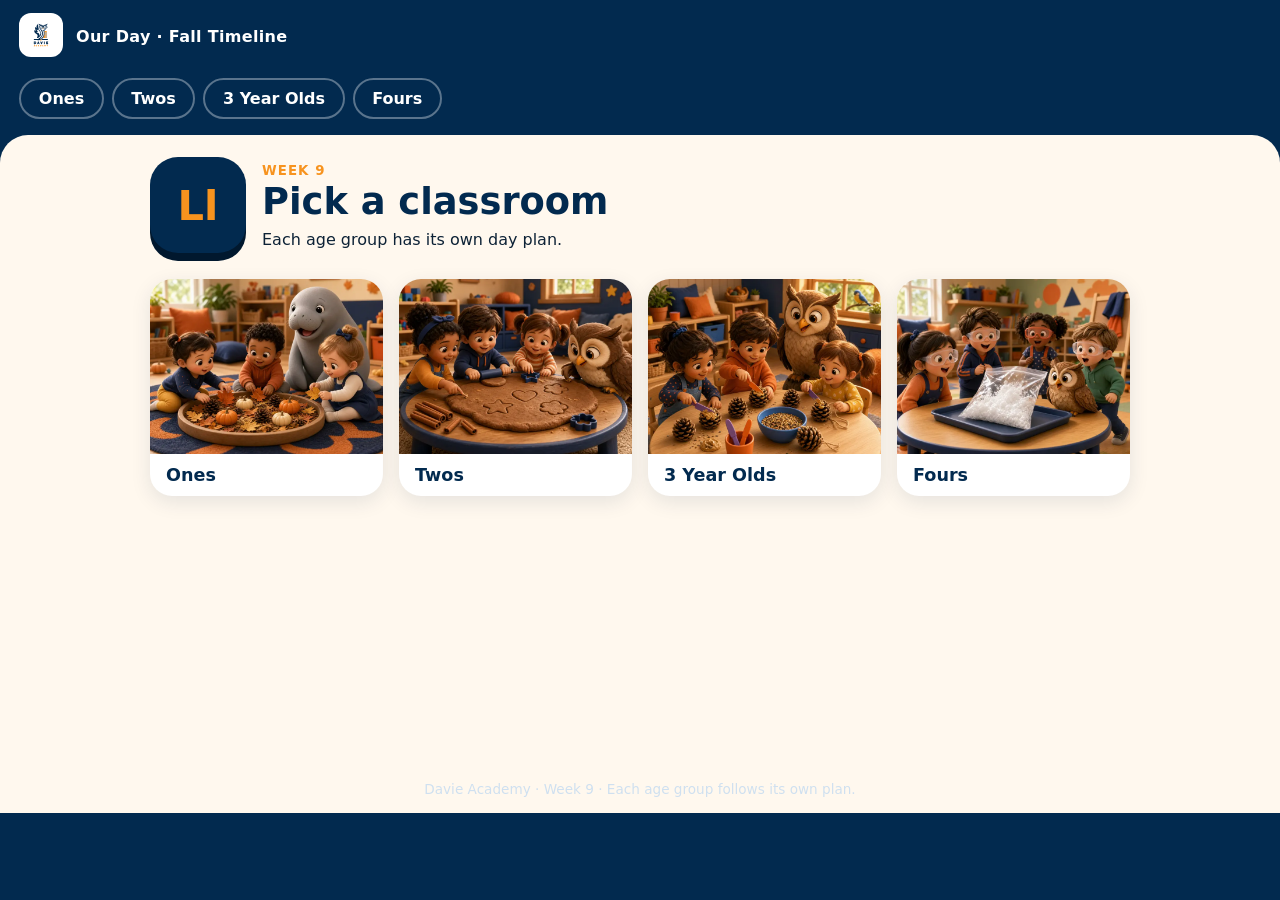
==== alt2/index.html @ f18467e5 "Week 9 Fall plans (1s-4s), letter-only, why+supplies, no Amazon, editable text w/ shared Apps Script" ====
<!doctype html><html lang="en"><head><meta charset="utf-8"><meta name="viewport" content="width=device-width,initial-scale=1,viewport-fit=cover">
<title>Davie Academy · Our Day Timeline</title><meta name="robots" content="noindex"><link rel="icon" href="owl.svg"><link rel="stylesheet" href="timeline.css"></head>
<body><header class="tb"><a class="logo" href="#/"><img src="owl.svg" alt="Davie Academy"></a><span>Our Day · Fall Timeline</span></header>
<nav class="ages" id="ages"></nav><main id="app"></main>
<footer class="ft">Davie Academy · Week 9 · Each age group follows its own plan.</footer>
<script src="plans.js"></script><script src="timeline.js"></script></body></html>
---- alt2/timeline.css ----
:root{--navy:#022A4F;--orange:#F7931E;--cream:#FFF8EE;--ink:#0d2236;--line:#F7931E}
*{box-sizing:border-box}html{-webkit-text-size-adjust:100%}
body{margin:0;font-family:ui-rounded,"SF Pro Rounded","Nunito","Segoe UI",system-ui,sans-serif;background:var(--navy);color:var(--ink)}
.tb{display:flex;align-items:center;gap:.8rem;padding:.8rem 1.2rem;color:#fff;font-weight:800;letter-spacing:.02em}
.logo img{height:44px;background:#fff;border-radius:12px;padding:4px}
.ages{display:flex;gap:.5rem;overflow-x:auto;padding:.3rem 1.2rem 1rem;scrollbar-width:none}
.ages a{flex:0 0 auto;text-decoration:none;color:#fff;border:2px solid rgba(255,255,255,.35);border-radius:999px;padding:.55rem 1.1rem;font-weight:800}
.ages a.on{background:var(--orange);border-color:var(--orange);color:var(--navy)}
main{background:var(--cream);border-radius:28px 28px 0 0;min-height:70vh;padding:1.4rem 1rem 3rem}
.hero{max-width:980px;margin:0 auto 1.6rem;display:grid;grid-template-columns:auto 1fr;gap:1rem;align-items:center}
.letter{width:96px;height:96px;border-radius:28px;background:var(--navy);color:var(--orange);display:grid;place-items:center;font-size:2.6rem;font-weight:900;box-shadow:0 8px 0 #01182e}
.hero small{color:var(--orange);font-weight:900;text-transform:uppercase;letter-spacing:.08em}
.hero h1{margin:.1rem 0 .3rem;color:var(--navy);font-size:clamp(1.5rem,4vw,2.3rem)}.hero p{margin:0;line-height:1.45}
.tl{position:relative;max-width:980px;margin:0 auto;padding-left:44px}
.tl:before{content:"";position:absolute;left:17px;top:6px;bottom:6px;width:6px;border-radius:6px;background:repeating-linear-gradient(var(--line) 0 14px,transparent 14px 22px)}
.stop{position:relative;margin:0 0 1.4rem}
.dot{position:absolute;left:-44px;top:10px;width:40px;height:40px;border-radius:50%;background:var(--navy);color:#fff;display:grid;place-items:center;font-weight:900;border:4px solid var(--cream);box-shadow:0 0 0 3px var(--orange)}
.lane{font-size:.78rem;font-weight:900;text-transform:uppercase;letter-spacing:.1em;color:var(--orange);margin:.2rem 0 .35rem}
.box{background:#fff;border-radius:22px;box-shadow:0 6px 20px rgba(2,42,79,.1);display:grid;grid-template-columns:minmax(0,1fr) 300px;overflow:hidden}
.box.noimg{grid-template-columns:1fr}
.txt{padding:1rem 1.15rem}.txt h2{margin:0 0 .45rem;color:var(--navy);font-size:1.25rem}
.why{margin:0 0 .55rem;font-weight:700;color:var(--navy)}.why:before{content:"★ ";color:var(--orange)}
.what{margin:0 0 .7rem;line-height:1.45}
.chips{display:flex;flex-wrap:wrap;gap:.35rem;margin:0;padding:0;list-style:none}
.chips li{background:#FFF0DC;color:var(--navy);border-radius:999px;padding:.25rem .65rem;font-size:.86rem;font-weight:700}
.box img{width:100%;height:100%;min-height:200px;object-fit:cover;display:block}
.pick{max-width:980px;margin:0 auto;display:grid;grid-template-columns:repeat(auto-fill,minmax(210px,1fr));gap:1rem}
.pick a{display:block;text-decoration:none;color:var(--navy);background:#fff;border-radius:22px;overflow:hidden;box-shadow:0 6px 20px rgba(2,42,79,.1)}
.pick img{width:100%;aspect-ratio:4/3;object-fit:cover;display:block}.pick b{display:block;padding:.7rem 1rem;font-size:1.1rem}
.ft{color:#cfe0f0;text-align:center;padding:1rem;font-size:.85rem;background:var(--cream)}
@media(max-width:700px){.box{grid-template-columns:1fr}.box img{height:auto;aspect-ratio:4/3;min-height:0;order:-1}.hero{grid-template-columns:1fr}.letter{width:72px;height:72px;font-size:2rem}.ft{color:#567}}
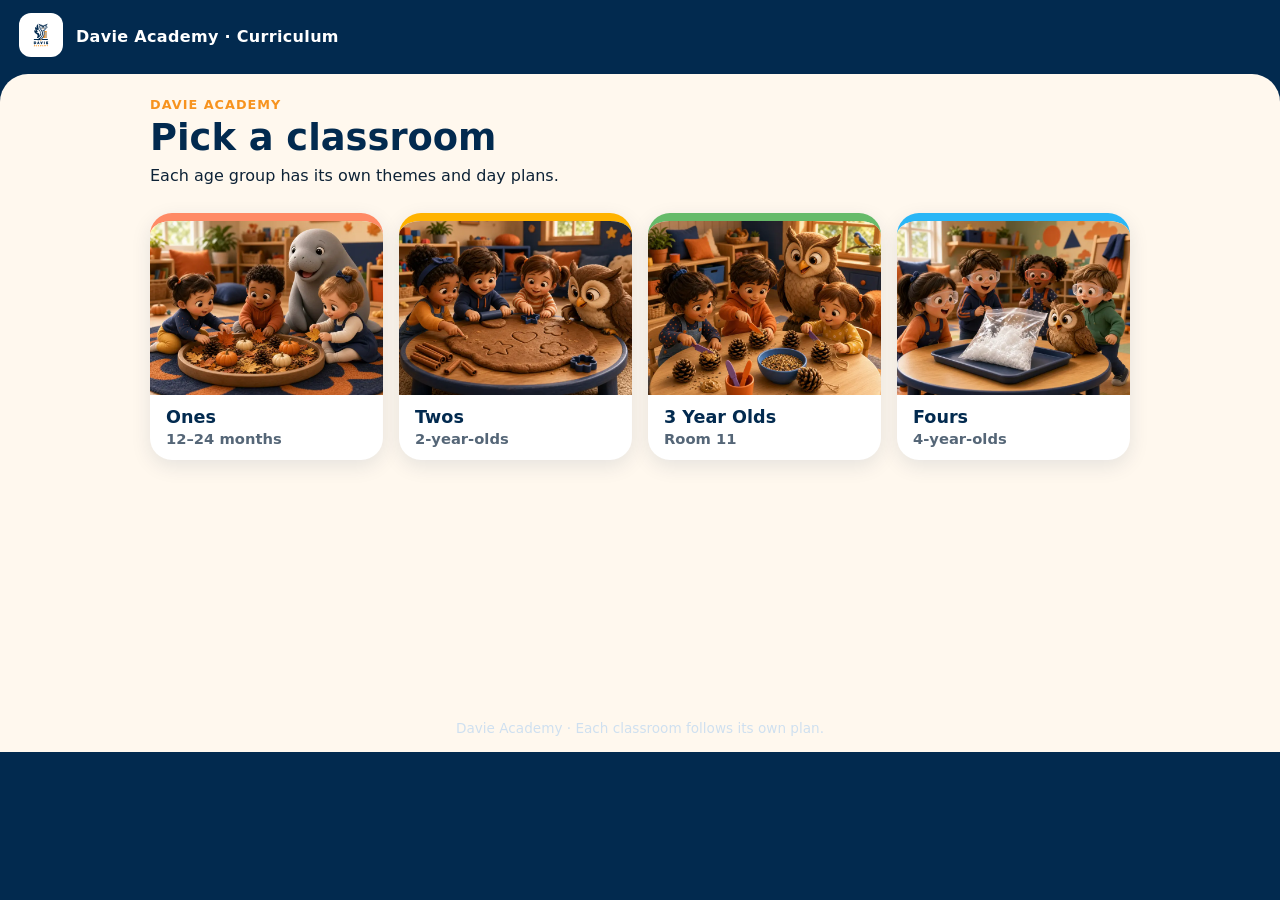
==== commit c671cb0e: "Make the Version 3 age-to-themes-to-timeline flow the default site. The home dashboard lists Ones th" ====
--- a/alt2/index.html
+++ b/alt2/index.html
@@ -1,6 +1,9 @@
 <!doctype html><html lang="en"><head><meta charset="utf-8"><meta name="viewport" content="width=device-width,initial-scale=1,viewport-fit=cover">
-<title>Davie Academy · Our Day Timeline</title><meta name="robots" content="noindex"><link rel="icon" href="owl.svg"><link rel="stylesheet" href="timeline.css"></head>
-<body><header class="tb"><a class="logo" href="#/"><img src="owl.svg" alt="Davie Academy"></a><span>Our Day · Fall Timeline</span></header>
-<nav class="ages" id="ages"></nav><main id="app"></main>
-<footer class="ft">Davie Academy · Week 9 · Each age group follows its own plan.</footer>
-<script src="plans.js"></script><script src="timeline.js"></script></body></html>
+<title>Davie Academy Curriculum</title><meta name="robots" content="noindex"><link rel="icon" href="owl.svg"><link rel="stylesheet" href="timeline.css"></head>
+<body><header class="tb"><a class="logo" href="#/"><img src="owl.svg" alt="Davie Academy"></a><span>Davie Academy · Curriculum</span><button type="button" id="edit-toggle" class="edit-toggle" hidden>✏️ Edit</button></header>
+<nav class="ages" id="ages"></nav>
+<div id="edit-bar" class="edit-bar" hidden><p><b>Editing.</b> Tap any text to change it. Changes save when you tap away. <span id="edit-status"></span></p><button type="button" id="edit-reset">↺ Reset this classroom</button></div>
+<main id="app"></main>
+<footer class="ft">Davie Academy · Each classroom follows its own plan.</footer>
+<script src="../js/data.js"></script><script src="plans.js"></script><script src="edits.js"></script><script src="timeline.js"></script>
+<script>if('serviceWorker' in navigator && location.protocol.startsWith('http')) navigator.serviceWorker.register('../sw.js',{scope:'../'}).catch(()=>{});</script></body></html>
--- a/alt2/timeline.css
+++ b/alt2/timeline.css
@@ -2,6 +2,15 @@
 *{box-sizing:border-box}html{-webkit-text-size-adjust:100%}
 body{margin:0;font-family:ui-rounded,"SF Pro Rounded","Nunito","Segoe UI",system-ui,sans-serif;background:var(--navy);color:var(--ink)}
 .tb{display:flex;align-items:center;gap:.8rem;padding:.8rem 1.2rem;color:#fff;font-weight:800;letter-spacing:.02em}
+.tb span{min-width:0}
+.edit-toggle{margin-left:auto;flex:0 0 auto;background:transparent;color:#fff;border:2px solid rgba(255,255,255,.35);border-radius:999px;padding:.45rem .9rem;font:inherit;font-weight:800;cursor:pointer}
+body.editing .edit-toggle{background:var(--orange);border-color:var(--orange);color:var(--navy)}
+.edit-bar{display:flex;flex-wrap:wrap;gap:.6rem;align-items:center;justify-content:space-between;margin:0 1rem .6rem;background:#fff;color:var(--navy);border:2px dashed var(--orange);border-radius:16px;padding:.7rem 1rem}
+.edit-bar[hidden]{display:none}
+.edit-bar p{margin:0;line-height:1.4}
+.edit-bar button{font:inherit;font-weight:800;border-radius:999px;border:2px solid var(--navy);background:#fff;color:var(--navy);padding:.45rem .85rem;cursor:pointer}
+body.editing [data-ed]{outline:2px dashed var(--orange);outline-offset:2px;border-radius:6px}
+[data-ed].is-edited{box-shadow:inset 0 -2px 0 rgba(247,147,30,.55)}
 .logo img{height:44px;background:#fff;border-radius:12px;padding:4px}
 .ages{display:flex;gap:.5rem;overflow-x:auto;padding:.3rem 1.2rem 1rem;scrollbar-width:none}
 .ages a{flex:0 0 auto;text-decoration:none;color:#fff;border:2px solid rgba(255,255,255,.35);border-radius:999px;padding:.55rem 1.1rem;font-weight:800}
@@ -29,3 +38,30 @@
 .pick img{width:100%;aspect-ratio:4/3;object-fit:cover;display:block}.pick b{display:block;padding:.7rem 1rem;font-size:1.1rem}
 .ft{color:#cfe0f0;text-align:center;padding:1rem;font-size:.85rem;background:var(--cream)}
 @media(max-width:700px){.box{grid-template-columns:1fr}.box img{height:auto;aspect-ratio:4/3;min-height:0;order:-1}.hero{grid-template-columns:1fr}.letter{width:72px;height:72px;font-size:2rem}.ft{color:#567}}
+
+.whybox{background:#FFF5E8;border-radius:16px;padding:.6rem .8rem;margin:0 0 .7rem}.whybox .why{margin:0 0 .35rem}
+.dev{list-style:none;margin:0;padding:0;display:grid;gap:.25rem;font-size:.92rem;line-height:1.35}
+.dev li{display:flex;gap:.5rem;align-items:baseline}.dev b{flex:0 0 84px;text-align:center;font-size:.7rem;text-transform:uppercase;letter-spacing:.05em;color:#fff;border-radius:999px;padding:.12rem .3rem}
+.d-social b{background:#1F6FB2}.d-emotional b{background:#C2185B}.d-physical b{background:#2E7D32}.d-cognitive b{background:#6A1B9A}.d-language b{background:#B85C00}
+
+#ages:empty{display:none}
+.kick{color:var(--orange);font-weight:900;text-transform:uppercase;letter-spacing:.08em;font-size:.8rem;margin:0 0 .25rem}
+.homehero{grid-template-columns:1fr}
+.crumb{max-width:980px;margin:0 auto 1rem;font-weight:800;color:var(--navy)}
+.crumb a{color:var(--orange);text-decoration:none}
+.agehead{max-width:980px;margin:0 auto 1.4rem;display:flex;gap:1rem;align-items:center}
+.agehead img{height:92px;width:92px;object-fit:contain;filter:drop-shadow(0 6px 6px rgba(0,0,0,.15))}
+.agehead h1{margin:.1rem 0 .25rem;color:var(--navy);font-size:clamp(1.6rem,4vw,2.3rem)}
+.agehead p{margin:0;line-height:1.4}
+.monthblock{max-width:980px;margin:0 auto 1.5rem}
+.monthblock h2{margin:0 0 .7rem;color:var(--navy);font-size:1.25rem}
+.themelist{display:grid;gap:.65rem}
+.themerow{display:grid;grid-template-columns:auto minmax(0,1fr) auto auto;align-items:center;gap:.8rem;background:#fff;border-radius:18px;padding:.95rem 1rem;text-decoration:none;color:var(--navy);box-shadow:0 4px 14px rgba(2,42,79,.08);border-left:10px solid var(--c,var(--orange));font-weight:800}
+.themerow .ic{font-size:1.7rem}
+.themerow .tt{font-size:1.2rem;line-height:1.25;overflow-wrap:anywhere}
+.themerow .sb{background:var(--navy);color:var(--orange);border-radius:12px;padding:.3rem .7rem;font-weight:900;font-size:1.05rem}
+.themerow .go{color:var(--orange);font-size:1.5rem;font-weight:900}
+.pick a{border-top:8px solid var(--c,var(--orange))}
+.pick a b{padding:.75rem 1rem .15rem}
+.pick a .sub{display:block;padding:0 1rem .85rem;color:#567;font-weight:700;font-size:.92rem}
+@media(max-width:700px){.agehead{align-items:flex-start}.agehead img{height:72px;width:72px}.themerow .tt{font-size:1.12rem}}
